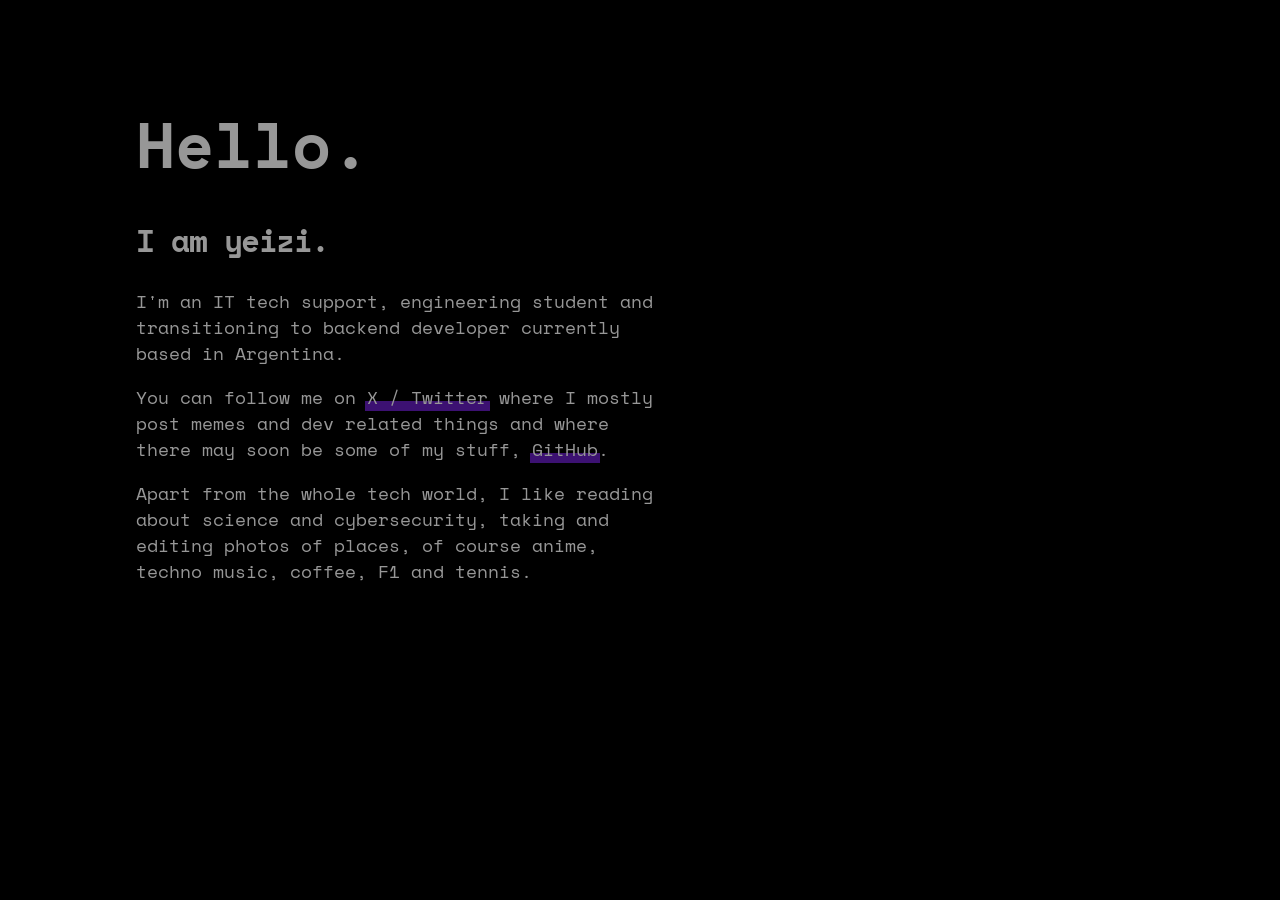
==== index.html @ f618f0e3 "batman 2" ====
<!DOCTYPE html>
<html lang="en">

<head>
  <meta charset="utf-8" />
  <meta http-equiv="X-UA-Compatible" content="IE=edge" />
  <title>iamyeizi</title>
  <meta name="viewport" content="width=device-width, initial-scale=1" />
  <link rel="icon" type="image/png" href="/assets/favicon-48x48.png" sizes="48x48" />
  <link rel="icon" type="image/svg+xml" href="/assets/favicon.svg" />
  <link rel="shortcut icon" href="/assets/favicon.ico" />
  <link rel="apple-touch-icon" sizes="180x180" href="/assets/apple-touch-icon.png" />
  <meta name="apple-mobile-web-app-title" content="iamyeizi" />
  <link rel="manifest" href="/assets/site.webmanifest" />
  <link rel="preconnect" href="https://fonts.googleapis.com">
  <link rel="preconnect" href="https://fonts.gstatic.com" crossorigin>
  <link href="https://fonts.googleapis.com/css2?family=Space+Mono&display=swap" rel="stylesheet">

  <style>
    html {
      background-color: black;
    }

    body {
      font-family: "Space Mono", monospace;
      font-size: calc(10px + 0.33vw);
      font-weight: 400;
      font-style: normal;
      -webkit-font-smoothing: antialiased;
      padding: 5vh 10vw;
      color: #979797;
    }

    h1 {
      font-size: 4.5em;
      font-weight: 700;
      margin-bottom: 0;
    }

    h2 {
      font-size: 2.2em;
      font-weight: 700;
      letter-spacing: -1.5px;
    }

    p {
      font-size: 1.3em;
      font-weight: 300;
      line-height: 1.4;
      max-width: 28em;
    }

    a {
      text-decoration: none;
      white-space: nowrap;
      color: #979797;
      position: relative;
      transition: color 200ms cubic-bezier(0, 0.8, 0.13, 1);
    }

    a:after {
      color: #ffffff;
      content: '';
      position: absolute;
      z-index: -1;
      top: 66%;
      left: -0.1em;
      right: -0.1em;
      bottom: 0;
      transition: top 200ms cubic-bezier(0, 0.8, 0.13, 1);
      background-color: rgba(121, 34, 227, 0.5);
    }

    a:hover {
      color: #ffffff;
    }

    a:hover:after {
      top: 0%;
    }
  </style>
</head>

<body>
  <h1>Hello.</h1>
  <h2>I am yeizi.</h2>
  <p>
    I'm an IT tech support, engineering student and transitioning to backend developer currently based in Argentina.
  </p>
  <p>
    You can follow me on
    <a href="https://x.com/iamyeizi" target="_blank">X / Twitter</a>
    where I mostly post memes and dev related things and where there may soon be some of my stuff, <a
      href="https://github.com/iamyeizi" target="_blank">GitHub</a>.
  </p>
  <p>
    Apart from the whole tech world, I like reading about science and cybersecurity, taking and editing photos of
    places, of course anime, techno music, coffee, F1 and tennis.
  </p>
</body>

</html>
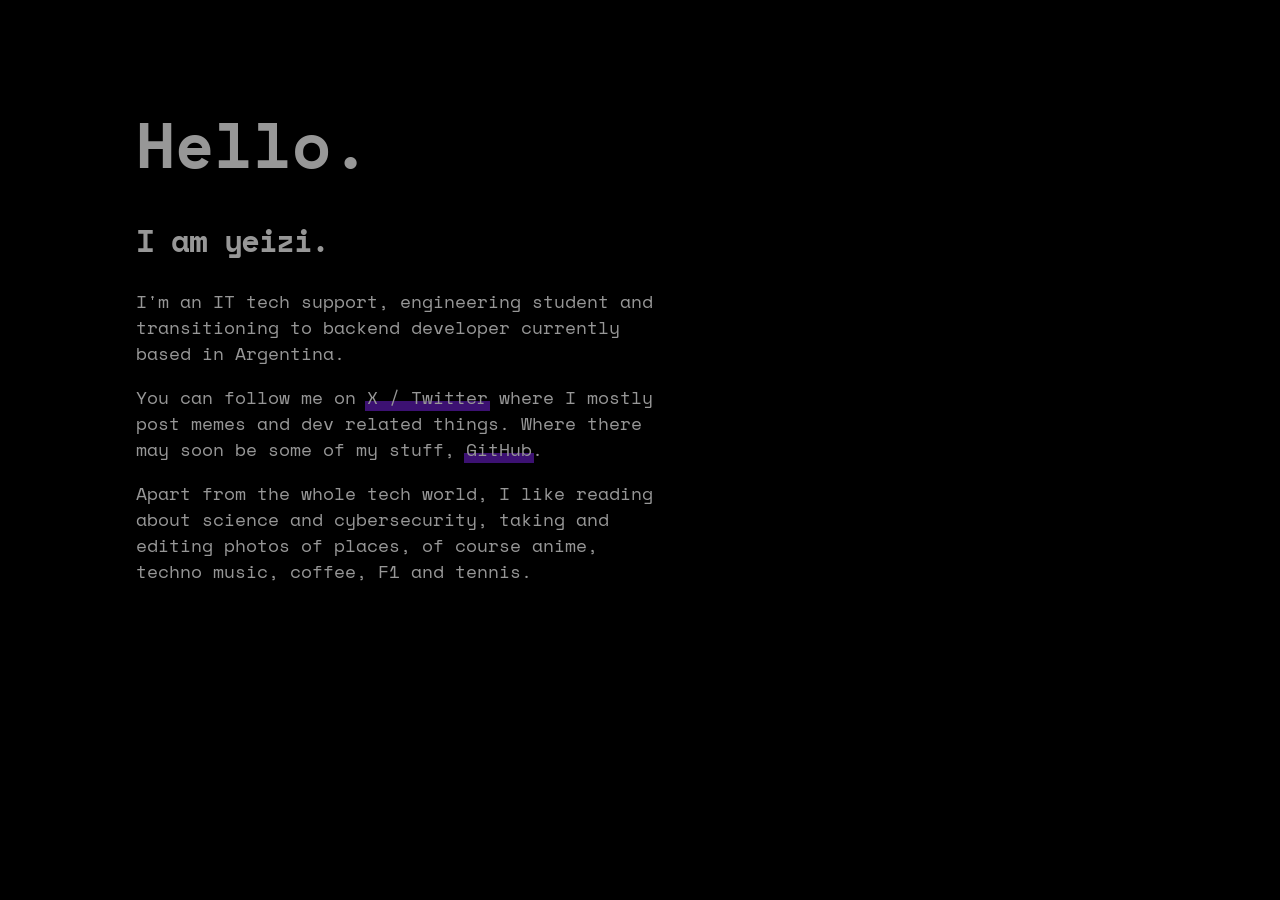
==== commit d8bd40cd: "batman 3" ====
--- a/index.html
+++ b/index.html
@@ -90,7 +90,7 @@
   <p>
     You can follow me on
     <a href="https://x.com/iamyeizi" target="_blank">X / Twitter</a>
-    where I mostly post memes and dev related things and where there may soon be some of my stuff, <a
+    where I mostly post memes and dev related things. Where there may soon be some of my stuff, <a
       href="https://github.com/iamyeizi" target="_blank">GitHub</a>.
   </p>
   <p>
@@ -99,4 +99,4 @@
   </p>
 </body>
 
-</html>+</html>
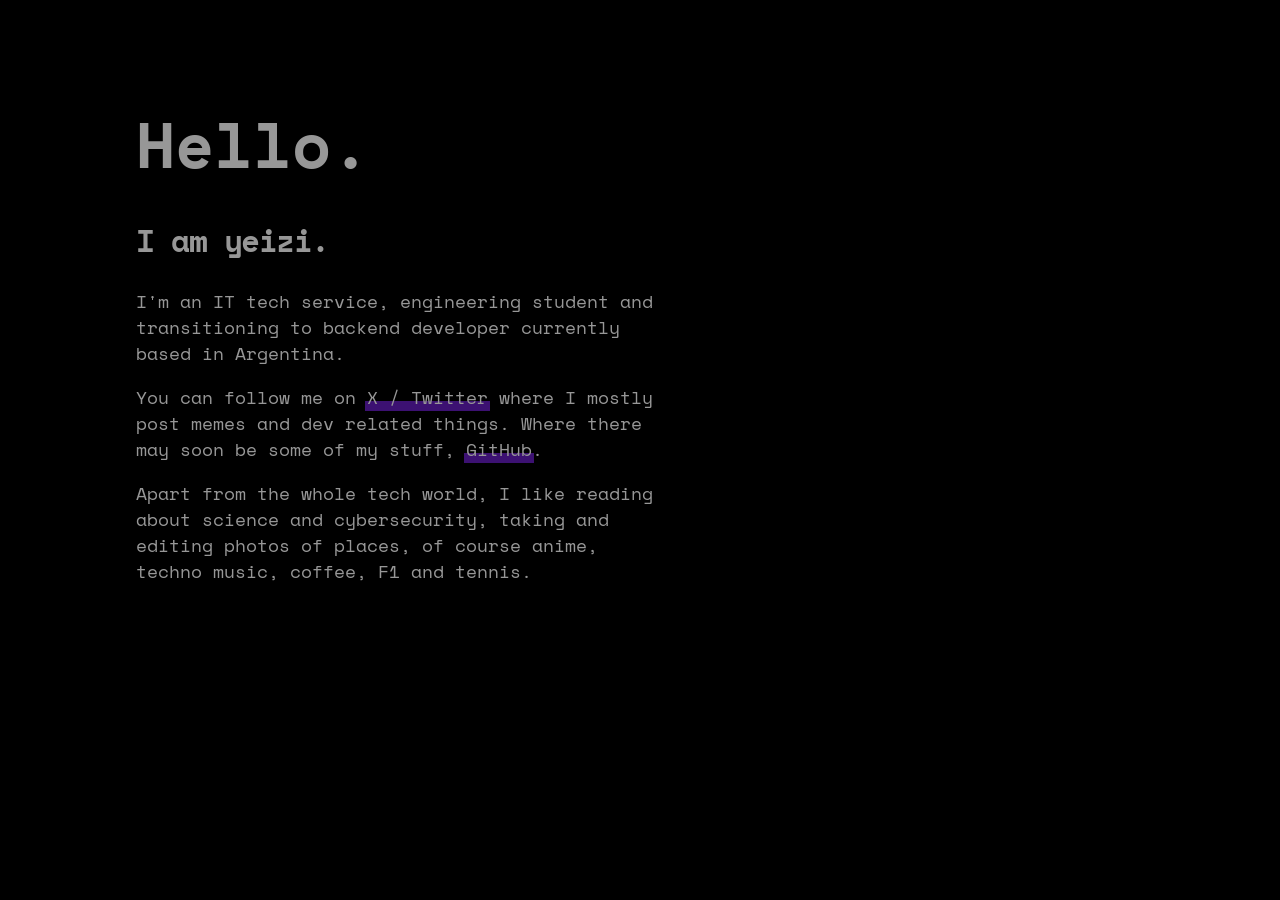
==== commit 15052e55: "Update index.html" ====
--- a/index.html
+++ b/index.html
@@ -85,7 +85,7 @@
   <h1>Hello.</h1>
   <h2>I am yeizi.</h2>
   <p>
-    I'm an IT tech support, engineering student and transitioning to backend developer currently based in Argentina.
+    I'm an IT tech service, engineering student and transitioning to backend developer currently based in Argentina.
   </p>
   <p>
     You can follow me on
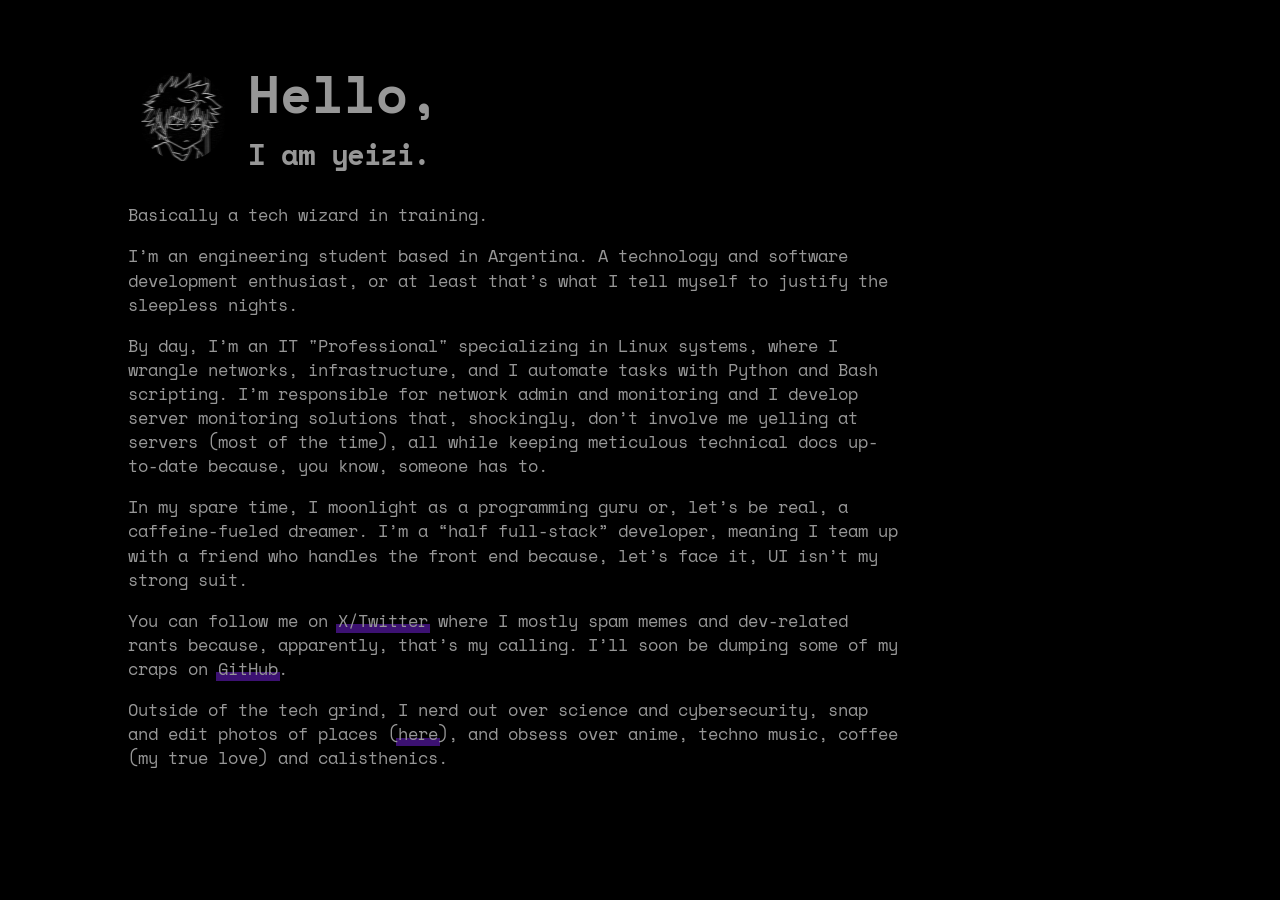
==== commit e0473bfd: "spiderman" ====
--- a/index.html
+++ b/index.html
@@ -23,31 +23,33 @@
 
     body {
       font-family: "Space Mono", monospace;
-      font-size: calc(10px + 0.33vw);
+      font-size: calc(9px + 0.33vw);
       font-weight: 400;
       font-style: normal;
       -webkit-font-smoothing: antialiased;
       padding: 5vh 10vw;
       color: #979797;
+      margin: 0;
     }
 
     h1 {
-      font-size: 4.5em;
+      font-size: 3.9em;
       font-weight: 700;
-      margin-bottom: 0;
+      margin: 0;
     }
 
     h2 {
       font-size: 2.2em;
       font-weight: 700;
       letter-spacing: -1.5px;
+      margin: 0;
     }
 
     p {
       font-size: 1.3em;
       font-weight: 300;
       line-height: 1.4;
-      max-width: 28em;
+      max-width: 45em;
     }
 
     a {
@@ -78,25 +80,56 @@
     a:hover:after {
       top: 0%;
     }
+
+    .avatar {
+      width: 90px;
+      height: auto;
+      border-radius: 100px;
+      margin-right: 20px;
+    }
+
+    .header {
+      display: flex;
+      align-items: center;
+      justify-content: flex-start;
+      padding: 10px;
+    }
   </style>
 </head>
 
 <body>
-  <h1>Hello.</h1>
-  <h2>I am yeizi.</h2>
+  <div class="header">
+    <img alt="Yeizi Avatar" class="avatar" src="assets/apple-touch-icon.png">
+    <div>
+      <h1>Hello,</h1>
+      <h2>I am yeizi.</h2>
+    </div>
+  </div>
   <p>
-    I'm an IT tech service, engineering student and transitioning to backend developer currently based in Argentina.
+    Basically a tech wizard in training.
+  </p>
+  <p>
+    I’m an engineering student based in Argentina. A technology and software development enthusiast, or at least that’s
+    what I tell myself to justify the sleepless nights.
+  </p>
+  <p>
+    By day, I’m an IT "Professional" specializing in Linux systems, where I wrangle networks, infrastructure, and I automate tasks with Python and Bash scripting. I’m responsible for network admin and monitoring and I develop server monitoring solutions that, shockingly, don’t involve me yelling at servers (most of the time), all while keeping meticulous technical docs up-to-date because, you know, someone has to.
+  </p>
+  <p>
+    In my spare time, I moonlight as a programming guru or, let’s be real, a caffeine-fueled dreamer. I’m a “half
+    full-stack” developer, meaning I team up with a friend who handles the front end because, let’s face it, UI isn’t my
+    strong suit.
   </p>
   <p>
     You can follow me on
-    <a href="https://x.com/iamyeizi" target="_blank">X / Twitter</a>
-    where I mostly post memes and dev related things. Where there may soon be some of my stuff, <a
-      href="https://github.com/iamyeizi" target="_blank">GitHub</a>.
+    <a href="https://x.com/iamyeizi" target="_blank">X/Twitter</a>
+    where I mostly spam memes and dev-related rants because, apparently, that’s my calling. I’ll soon be dumping some of
+    my craps on <a href="https://github.com/iamyeizi" target="_blank">GitHub</a>.
   </p>
   <p>
-    Apart from the whole tech world, I like reading about science and cybersecurity, taking and editing photos of
-    places, of course anime, techno music, coffee, F1 and tennis.
+    Outside of the tech grind, I nerd out over science and cybersecurity, snap and edit photos of places (<a
+      href="https://www.instagram.com/under1ens">here</a>), and obsess over anime, techno music, coffee
+    (my true love) and calisthenics.
   </p>
 </body>
-
-</html>
+</html>
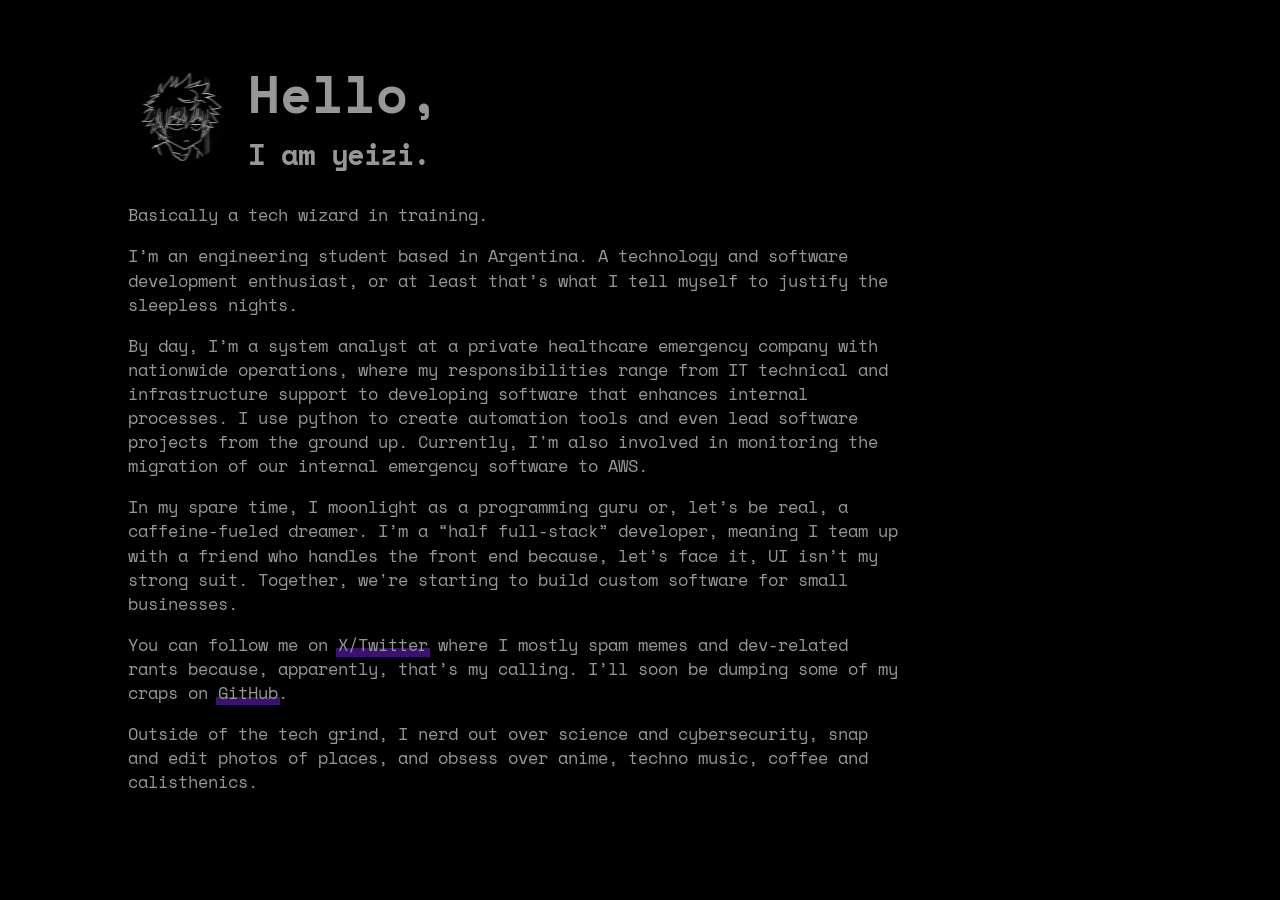
==== commit ebe8122b: "update" ====
--- a/index.html
+++ b/index.html
@@ -113,12 +113,15 @@
     what I tell myself to justify the sleepless nights.
   </p>
   <p>
-    By day, I’m an IT "Professional" specializing in Linux systems, where I wrangle networks, infrastructure, and I automate tasks with Python and Bash scripting. I’m responsible for network admin and monitoring and I develop server monitoring solutions that, shockingly, don’t involve me yelling at servers (most of the time), all while keeping meticulous technical docs up-to-date because, you know, someone has to.
+    By day, I’m a system analyst at a private healthcare emergency company with nationwide operations, where my
+    responsibilities range from IT technical and infrastructure support to developing software that enhances internal
+    processes. I use python to create automation tools and even lead software projects from the ground up. Currently, I'm
+    also involved in monitoring the migration of our internal emergency software to AWS.
   </p>
   <p>
     In my spare time, I moonlight as a programming guru or, let’s be real, a caffeine-fueled dreamer. I’m a “half
     full-stack” developer, meaning I team up with a friend who handles the front end because, let’s face it, UI isn’t my
-    strong suit.
+    strong suit. Together, we're starting to build custom software for small businesses.
   </p>
   <p>
     You can follow me on
@@ -127,9 +130,8 @@
     my craps on <a href="https://github.com/iamyeizi" target="_blank">GitHub</a>.
   </p>
   <p>
-    Outside of the tech grind, I nerd out over science and cybersecurity, snap and edit photos of places (<a
-      href="https://www.instagram.com/under1ens">here</a>), and obsess over anime, techno music, coffee
-    (my true love) and calisthenics.
+    Outside of the tech grind, I nerd out over science and cybersecurity, snap and edit photos of places, and obsess over
+    anime, techno music, coffee and calisthenics.
   </p>
 </body>
-</html>+</html>
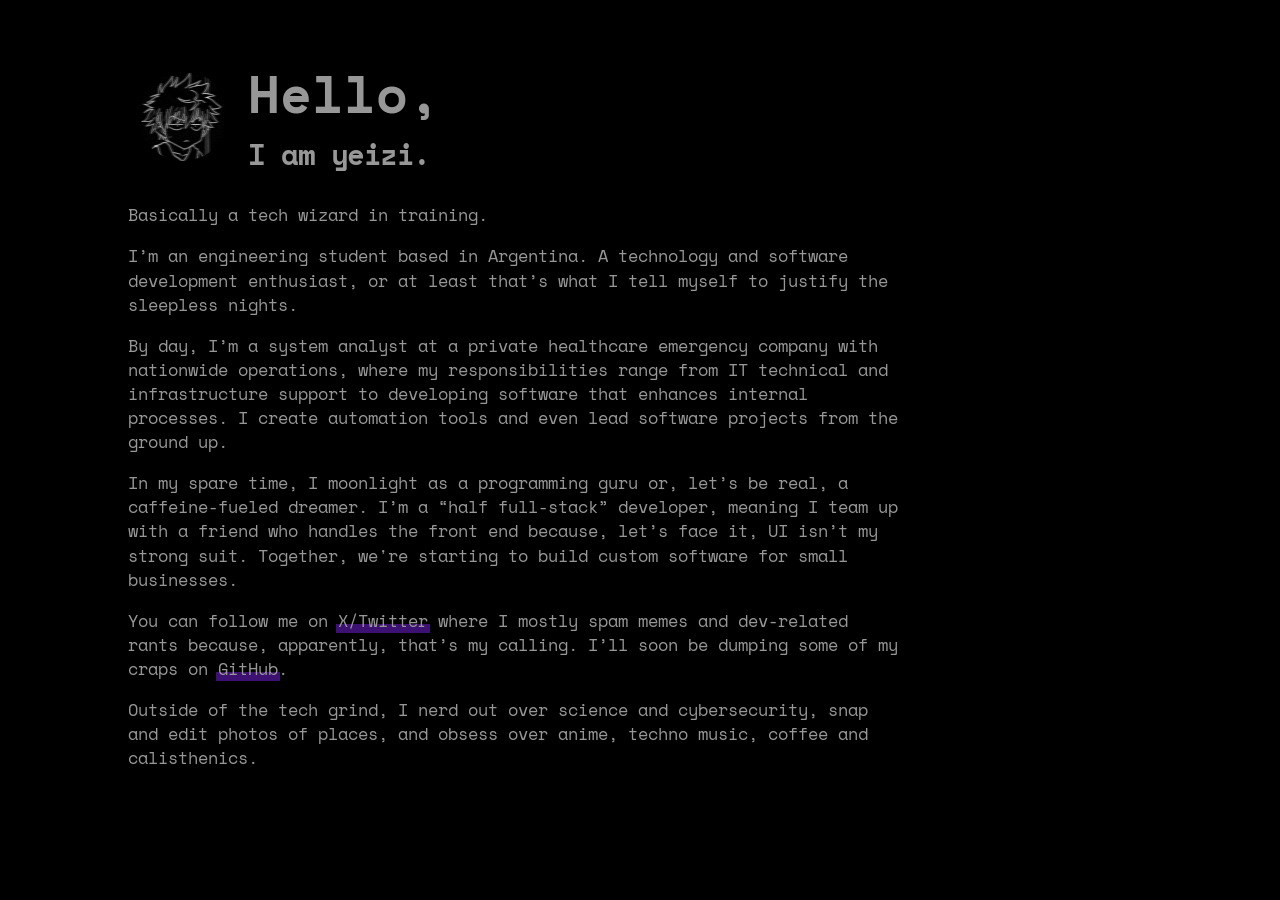
==== commit 3a2f02e8: "update" ====
--- a/index.html
+++ b/index.html
@@ -115,8 +115,7 @@
   <p>
     By day, I’m a system analyst at a private healthcare emergency company with nationwide operations, where my
     responsibilities range from IT technical and infrastructure support to developing software that enhances internal
-    processes. I use python to create automation tools and even lead software projects from the ground up. Currently, I'm
-    also involved in monitoring the migration of our internal emergency software to AWS.
+    processes. I create automation tools and even lead software projects from the ground up.
   </p>
   <p>
     In my spare time, I moonlight as a programming guru or, let’s be real, a caffeine-fueled dreamer. I’m a “half
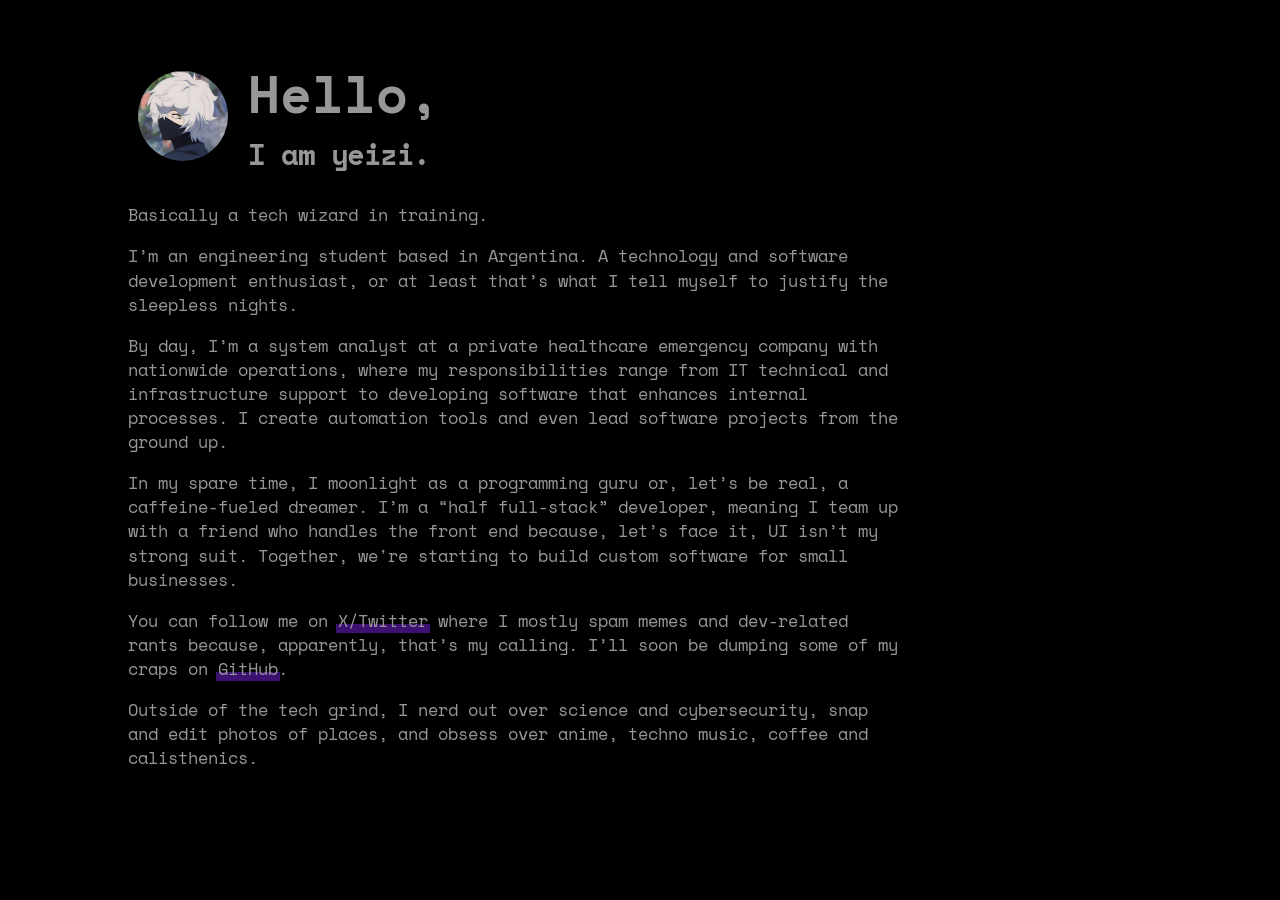
==== commit 654d4ded: "Update web app icons and manifest images" ====
--- a/index.html
+++ b/index.html
@@ -7,7 +7,7 @@
   <title>iamyeizi</title>
   <meta name="viewport" content="width=device-width, initial-scale=1" />
   <link rel="icon" type="image/png" href="/assets/favicon-48x48.png" sizes="48x48" />
-  <link rel="icon" type="image/svg+xml" href="/assets/favicon.svg" />
+  <link rel="icon" type="image/png" href="/assets/favicon-96x96.png" sizes="96x96" />
   <link rel="shortcut icon" href="/assets/favicon.ico" />
   <link rel="apple-touch-icon" sizes="180x180" href="/assets/apple-touch-icon.png" />
   <meta name="apple-mobile-web-app-title" content="iamyeizi" />
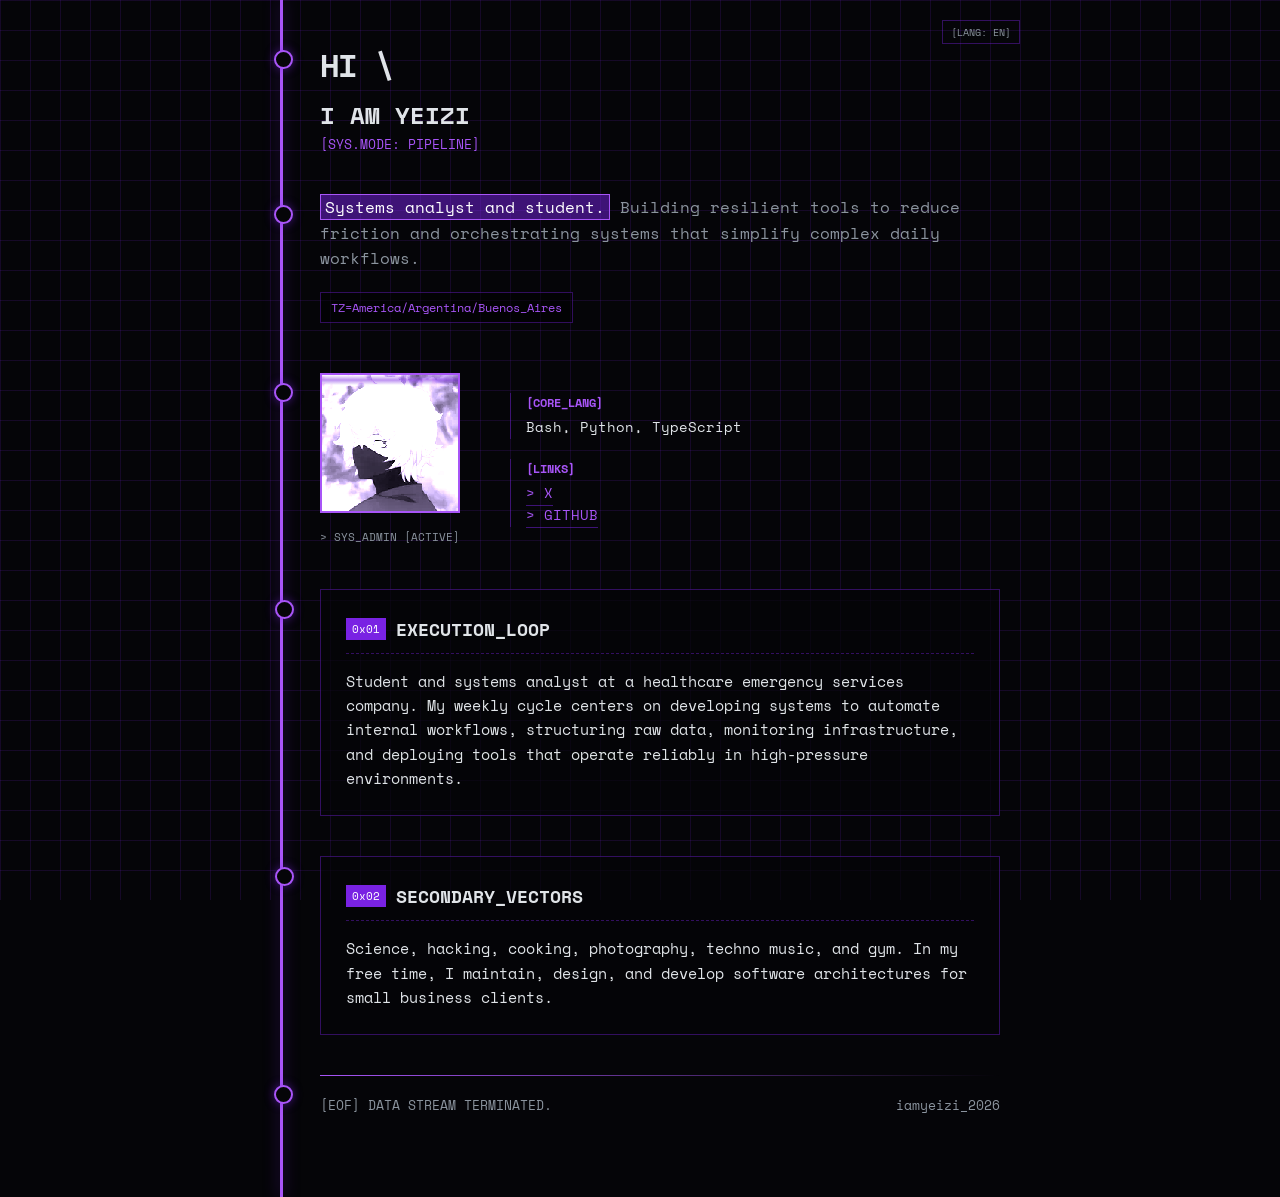
==== commit 3cacc04d: "batman 2026" ====
--- a/index.html
+++ b/index.html
@@ -1,136 +1,102 @@
 <!DOCTYPE html>
 <html lang="en">
-
 <head>
   <meta charset="utf-8" />
   <meta http-equiv="X-UA-Compatible" content="IE=edge" />
   <title>iamyeizi</title>
   <meta name="viewport" content="width=device-width, initial-scale=1" />
-  <link rel="icon" type="image/png" href="/assets/favicon-48x48.png" sizes="48x48" />
-  <link rel="icon" type="image/png" href="/assets/favicon-96x96.png" sizes="96x96" />
-  <link rel="shortcut icon" href="/assets/favicon.ico" />
-  <link rel="apple-touch-icon" sizes="180x180" href="/assets/apple-touch-icon.png" />
-  <meta name="apple-mobile-web-app-title" content="iamyeizi" />
-  <link rel="manifest" href="/assets/site.webmanifest" />
-  <link rel="preconnect" href="https://fonts.googleapis.com">
-  <link rel="preconnect" href="https://fonts.gstatic.com" crossorigin>
-  <link href="https://fonts.googleapis.com/css2?family=Space+Mono&display=swap" rel="stylesheet">
+  <meta name="description" content="iamyeizi" />
+  <meta name="theme-color" content="#050816" />
+  <link rel="preconnect" href="https://fonts.googleapis.com" />
+  <link rel="preconnect" href="https://fonts.gstatic.com" crossorigin />
+  <link href="https://fonts.googleapis.com/css2?family=Space+Mono:ital,wght@0,400;0,700;1,400;1,700&display=swap" rel="stylesheet" />
+  <link rel="stylesheet" href="/assets/site.css" />
+  <link rel="icon" href="/favicon.ico" sizes="any" />
+  <link rel="icon" type="image/png" sizes="32x32" href="/assets/icons/favicon-32x32.png" />
+  <link rel="icon" type="image/png" sizes="48x48" href="/assets/icons/favicon-48x48.png" />
+  <link rel="apple-touch-icon" sizes="180x180" href="/assets/icons/apple-touch-icon.png" />
+  <link rel="manifest" href="/assets/icons/site.webmanifest" />
+</head>
+<body data-lang="en">
+  <div class="grid-overlay"></div>
 
-  <style>
-    html {
-      background-color: black;
-    }
+  <div class="app-container">
 
-    body {
-      font-family: "Space Mono", monospace;
-      font-size: calc(9px + 0.33vw);
-      font-weight: 400;
-      font-style: normal;
-      -webkit-font-smoothing: antialiased;
-      padding: 5vh 10vw;
-      color: #979797;
-      margin: 0;
-    }
+    <div class="sys-controls">
+      <button id="lang-toggle" class="control-btn">[LANG: EN]</button>
+    </div>
 
-    h1 {
-      font-size: 3.9em;
-      font-weight: 700;
-      margin: 0;
-    }
+    <header class="app-header reveal">
+      <div class="header-info">
+        <h1 class="logo" data-en="Hi &#92;" data-es="Hola &#92;">Hi &#92;</h1>
+        <h2 data-en="I am yeizi" data-es="Soy yeizi">I am yeizi</h2>
+        <p class="layout-note">[SYS.MODE: PIPELINE]</p>
+      </div>
+    </header>
 
-    h2 {
-      font-size: 2.2em;
-      font-weight: 700;
-      letter-spacing: -1.5px;
-      margin: 0;
-    }
+    <section class="app-hero reveal delay-1">
+      <p class="lede">
+        <mark data-en="Systems analyst and student." data-es="Analista de sistemas y estudiante.">Systems analyst and student.</mark>
+        <span data-en="Building resilient tools to reduce friction and orchestrating systems that simplify complex daily workflows." data-es="Armando herramientas de fierro para reducir fricción y orquestando sistemas que simplifican el día a día.">Building resilient tools to reduce friction and orchestrating systems that simplify complex daily workflows.</span>
+      </p>
+      <div class="hero-data">
+        <span class="data-badge">TZ=America/Argentina/Buenos_Aires</span>
+      </div>
+    </section>
 
-    p {
-      font-size: 1.3em;
-      font-weight: 300;
-      line-height: 1.4;
-      max-width: 45em;
-    }
+    <aside class="app-sidebar reveal delay-2">
+      <div class="avatar-module">
+        <div class="avatar-frame">
+          <img src="/assets/avatar.webp" alt="Portrait of yeizi" width="180" height="180" onerror="this.style.display='none'" />
+          <div class="scanline"></div>
+        </div>
+        <span class="avatar-caption" data-en="&gt; SYS_ADMIN [ACTIVE]" data-es="&gt; SYS_ADMIN [ACTIVO]">&gt; SYS_ADMIN [ACTIVE]</span>
+      </div>
 
-    a {
-      text-decoration: none;
-      white-space: nowrap;
-      color: #979797;
-      position: relative;
-      transition: color 200ms cubic-bezier(0, 0.8, 0.13, 1);
-    }
+      <div class="stats-module">
+        <div class="stat-block">
+          <h3>[CORE_LANG]</h3>
+          <p>Bash, Python, TypeScript</p>
+        </div>
+        <div class="stat-block">
+          <h3 data-en="[LINKS]" data-es="[LINKS]">[LINKS]</h3>
+          <a href="https://x.com/iamyeizi">&gt; X</a><br>
+          <a href="https://github.com/iamyeizi">&gt; GITHUB</a>
+        </div>
+      </div>
+    </aside>
 
-    a:after {
-      color: #ffffff;
-      content: '';
-      position: absolute;
-      z-index: -1;
-      top: 66%;
-      left: -0.1em;
-      right: -0.1em;
-      bottom: 0;
-      transition: top 200ms cubic-bezier(0, 0.8, 0.13, 1);
-      background-color: rgba(121, 34, 227, 0.5);
-    }
+    <main class="app-content reveal delay-3">
+      <article class="content-node">
+        <div class="node-header">
+          <span class="node-id">0x01</span>
+          <h3 data-en="EXECUTION_LOOP" data-es="CICLO_DE_EJECUCION">EXECUTION_LOOP</h3>
+        </div>
+        <p data-en="Student and systems analyst at a healthcare emergency services company. My weekly cycle centers on developing systems to automate internal workflows, structuring raw data, monitoring infrastructure, and deploying tools that operate reliably in high-pressure environments." data-es="Estudiante y analista de sistemas en una empresa de emergencias médicas. Mi semana se basa en armar automatizaciones para los procesos internos, estructurar datos crudos, monitorear la infraestructura y mandar a producción herramientas que se la banquen en entornos de muchísima presión.">
+          Student and systems analyst at a healthcare emergency services company. My weekly cycle centers on developing systems to automate internal workflows, structuring raw data, monitoring infrastructure, and deploying tools that operate reliably in high-pressure environments.
+        </p>
+      </article>
 
-    a:hover {
-      color: #ffffff;
-    }
+      <article class="content-node">
+        <div class="node-header">
+          <span class="node-id">0x02</span>
+          <h3 data-en="SECONDARY_VECTORS" data-es="VECTORES_SECUNDARIOS">SECONDARY_VECTORS</h3>
+        </div>
+        <p data-en="Science, hacking, cooking, photography, techno music, and gym. In my free time, I maintain, design, and develop software architectures for small business clients." data-es="Ciencia, hacking, cocina, fotografía, techno y gimnasio. En el tiempo libre mantengo, diseño y armo arquitecturas de software para negocios chicos.">
+          Science, hacking, cooking, photography, techno music, and gym. In my free time, I maintain, design, and develop software architectures for small business clients.
+        </p>
+      </article>
+    </main>
 
-    a:hover:after {
-      top: 0%;
-    }
+    <footer class="app-footer reveal delay-3">
+      <div class="foot-line"></div>
+      <div class="foot-text">
+        <span data-en="[EOF] DATA STREAM TERMINATED." data-es="[EOF] FLUJO DE DATOS TERMINADO.">[EOF] DATA STREAM TERMINATED.</span>
+        <span>iamyeizi_2026</span>
+      </div>
+    </footer>
 
-    .avatar {
-      width: 90px;
-      height: auto;
-      border-radius: 100px;
-      margin-right: 20px;
-    }
-
-    .header {
-      display: flex;
-      align-items: center;
-      justify-content: flex-start;
-      padding: 10px;
-    }
-  </style>
-</head>
-
-<body>
-  <div class="header">
-    <img alt="Yeizi Avatar" class="avatar" src="assets/apple-touch-icon.png">
-    <div>
-      <h1>Hello,</h1>
-      <h2>I am yeizi.</h2>
-    </div>
   </div>
-  <p>
-    Basically a tech wizard in training.
-  </p>
-  <p>
-    I’m an engineering student based in Argentina. A technology and software development enthusiast, or at least that’s
-    what I tell myself to justify the sleepless nights.
-  </p>
-  <p>
-    By day, I’m a system analyst at a private healthcare emergency company with nationwide operations, where my
-    responsibilities range from IT technical and infrastructure support to developing software that enhances internal
-    processes. I create automation tools and even lead software projects from the ground up.
-  </p>
-  <p>
-    In my spare time, I moonlight as a programming guru or, let’s be real, a caffeine-fueled dreamer. I’m a “half
-    full-stack” developer, meaning I team up with a friend who handles the front end because, let’s face it, UI isn’t my
-    strong suit. Together, we're starting to build custom software for small businesses.
-  </p>
-  <p>
-    You can follow me on
-    <a href="https://x.com/iamyeizi" target="_blank">X/Twitter</a>
-    where I mostly spam memes and dev-related rants because, apparently, that’s my calling. I’ll soon be dumping some of
-    my craps on <a href="https://github.com/iamyeizi" target="_blank">GitHub</a>.
-  </p>
-  <p>
-    Outside of the tech grind, I nerd out over science and cybersecurity, snap and edit photos of places, and obsess over
-    anime, techno music, coffee and calisthenics.
-  </p>
+  <script src="/assets/site.js"></script>
 </body>
 </html>
--- a/assets/site.css
+++ b/assets/site.css
@@ -0,0 +1,176 @@
+@import url('https://fonts.googleapis.com/css2?family=Space+Mono:ital,wght@0,400;0,700;1,400;1,700&display=swap');
+
+:root {
+  /* DARK TRACE PIPELINE VARIABLES */
+  --bg: #050508;
+  --text: #e0e4e8;
+  --muted: #8b949e;
+  --accent: #a855f7;
+  --highlight-rgba: rgba(121, 34, 227, 0.5); /* Deep purple from user */
+  --highlight-solid: rgb(121, 34, 227);
+  --line-faint: rgba(121, 34, 227, 0.15);
+  --line-strong: rgba(121, 34, 227, 0.4);
+
+  --font-main: 'Space Mono', monospace;
+}
+
+* { box-sizing: border-box; margin: 0; padding: 0; }
+
+body {
+  background-color: var(--bg);
+  color: var(--text);
+  font-family: var(--font-main);
+  line-height: 1.6;
+  overflow-x: hidden;
+}
+
+/* BACKGROUND GRID */
+.grid-overlay {
+  position: fixed;
+  inset: 0;
+  pointer-events: none;
+  z-index: 0;
+  background-image:
+    linear-gradient(var(--line-faint) 1px, transparent 1px),
+    linear-gradient(90deg, var(--line-faint) 1px, transparent 1px);
+  background-size: 30px 30px;
+  background-attachment: fixed;
+}
+
+::selection {
+  background-color: var(--highlight-rgba);
+  color: #fff;
+}
+
+h1, h2, h3 { font-weight: 700; text-transform: uppercase; }
+a { color: var(--accent); text-decoration: none; padding-bottom: 2px; border-bottom: 1px solid var(--highlight-rgba); transition: all 0.2s; }
+a:hover { background-color: var(--highlight-rgba); color: #fff; border-color: var(--accent); }
+mark { background-color: var(--highlight-rgba); color: #fff; padding: 0 4px; border: 1px solid var(--accent); }
+
+/* PIPELINE CONTAINER */
+.app-container {
+  display: flex;
+  flex-direction: column;
+  max-width: 800px;
+  margin: 0 auto;
+  padding: 40px 40px 40px 80px;
+  position: relative;
+  z-index: 10;
+}
+
+/* The Main Vertical Trace Line */
+.app-container::before {
+  content: '';
+  position: absolute;
+  top: 0;
+  bottom: 0;
+  left: 40px;
+  width: 3px;
+  background: var(--accent);
+  box-shadow: 0 0 15px var(--highlight-rgba);
+}
+
+/* SHARED PIPELINE NODES */
+.app-header, .app-hero, .app-sidebar, .content-node, .app-footer {
+  position: relative;
+  margin-bottom: 40px;
+}
+
+/* Trace Dots for each node */
+.app-header::before, .app-hero::before, .app-sidebar::before, .content-node::before, .app-footer::before {
+  content: '';
+  position: absolute;
+  left: -46px; /* Offset to align with the vertical line */
+  top: 10px;
+  width: 15px;
+  height: 15px;
+  background: var(--bg);
+  border: 2px solid var(--accent);
+  border-radius: 50%;
+  z-index: 2;
+  box-shadow: 0 0 10px var(--highlight-rgba);
+}
+
+/* Node Internal Styling */
+.logo { font-size: 2rem; color: var(--text); letter-spacing: -0.05em; margin-bottom: 5px; }
+.layout-note { font-size: 0.8rem; color: var(--accent); border-left: 0px solid var(--accent); }
+
+.app-hero h2 { font-size: 2rem; margin-bottom: 15px; text-shadow: 0 0 10px var(--highlight-rgba); }
+.lede { font-size: 1rem; color: var(--muted); margin-bottom: 20px; }
+.data-badge { display: inline-block; border: 1px solid var(--line-strong); padding: 5px 10px; font-size: 0.75rem; margin-right: 10px; margin-bottom: 10px; color: var(--accent); background: rgba(0,0,0,0.5); }
+
+.avatar-module, .stats-module {
+  display: inline-block;
+  vertical-align: top;
+  margin-right: 40px;
+}
+
+.avatar-frame { width: 140px; height: 140px; border: 2px solid var(--accent); position: relative; overflow: hidden; background: #000; margin-bottom: 10px; }
+.avatar-frame img { width: 100%; height: 100%; object-fit: cover; image-rendering: pixelated; filter: grayscale(1) sepia(1) hue-rotate(220deg) brightness(1.5) contrast(1.2); }
+.scanline { position: absolute; inset: 0; background: linear-gradient(to bottom, transparent, var(--highlight-rgba), transparent); animation: scan 3s linear infinite; height: 10px; }
+@keyframes scan { 0% { transform: translateY(-20px); } 100% { transform: translateY(160px); } }
+.avatar-caption { font-size: 0.7rem; color: var(--muted); }
+
+.stat-block { margin-top: 20px; font-size: 0.85rem; border-left: 1px solid var(--line-strong); padding-left: 15px; }
+.stat-block h3 { font-size: 0.75rem; color: var(--accent); margin-bottom: 5px; }
+
+/* Content Cards */
+.content-node {
+  background: rgba(5,5,8,0.7);
+  border: 1px solid var(--line-strong);
+  padding: 25px;
+  backdrop-filter: blur(5px);
+}
+.node-header { display: flex; align-items: center; border-bottom: 1px dashed var(--line-strong); padding-bottom: 10px; margin-bottom: 15px; }
+.node-id { background: var(--highlight-solid); color: #fff; padding: 2px 6px; font-size: 0.7rem; margin-right: 10px; }
+.content-node h3 { font-size: 1.1rem; color: var(--text); }
+.content-node p { font-size: 0.95rem; }
+
+.foot-line { height: 1px; background: linear-gradient(90deg, var(--accent), transparent); margin-bottom: 20px; }
+.foot-text { display: flex; justify-content: space-between; font-size: 0.8rem; color: var(--muted); }
+
+/* MOBILE FALLBACK */
+@media (max-width: 900px) {
+  .app-container { padding-left: 40px; }
+  .app-container::before { left: 10px; }
+  .app-header::before, .app-hero::before, .app-sidebar::before, .content-node::before, .app-footer::before { left: -36px; }
+}
+
+/* FX */
+.reveal { opacity: 0; animation: fadeIn 0.8s forwards; }
+.delay-1 { animation-delay: 0.1s; } .delay-2 { animation-delay: 0.2s; } .delay-3 { animation-delay: 0.3s; }
+@keyframes fadeIn { to { opacity: 1; transform: translateY(0); } }
+
+/* SYS CONTROLS */
+.sys-controls {
+  position: absolute;
+  top: 20px;
+  right: 20px;
+  display: flex;
+  gap: 15px;
+  z-index: 100;
+}
+.control-btn {
+  background: transparent;
+  border: 1px solid var(--line-strong);
+  color: var(--muted);
+  cursor: pointer;
+  padding: 3px 8px; /* Hacemos el botón más pequeño (menos padding) */
+  font-family: inherit;
+  font-size: 0.65rem; /* Ajustamos la fuente para que sea más sutil */
+  transition: all 0.2s;
+}
+.control-btn:hover {
+  background: var(--highlight-rgba);
+  color: var(--text);
+  border-color: var(--accent);
+}
+@media (max-width: 900px) {
+  .sys-controls {
+    position: absolute; /* Lo sacamos del flujo para que no afecte el padding */
+    top: 15px;
+    right: 15px; /* A la derecha absoluta en mobile */
+    margin-bottom: 0;
+    justify-content: flex-end;
+  }
+}
